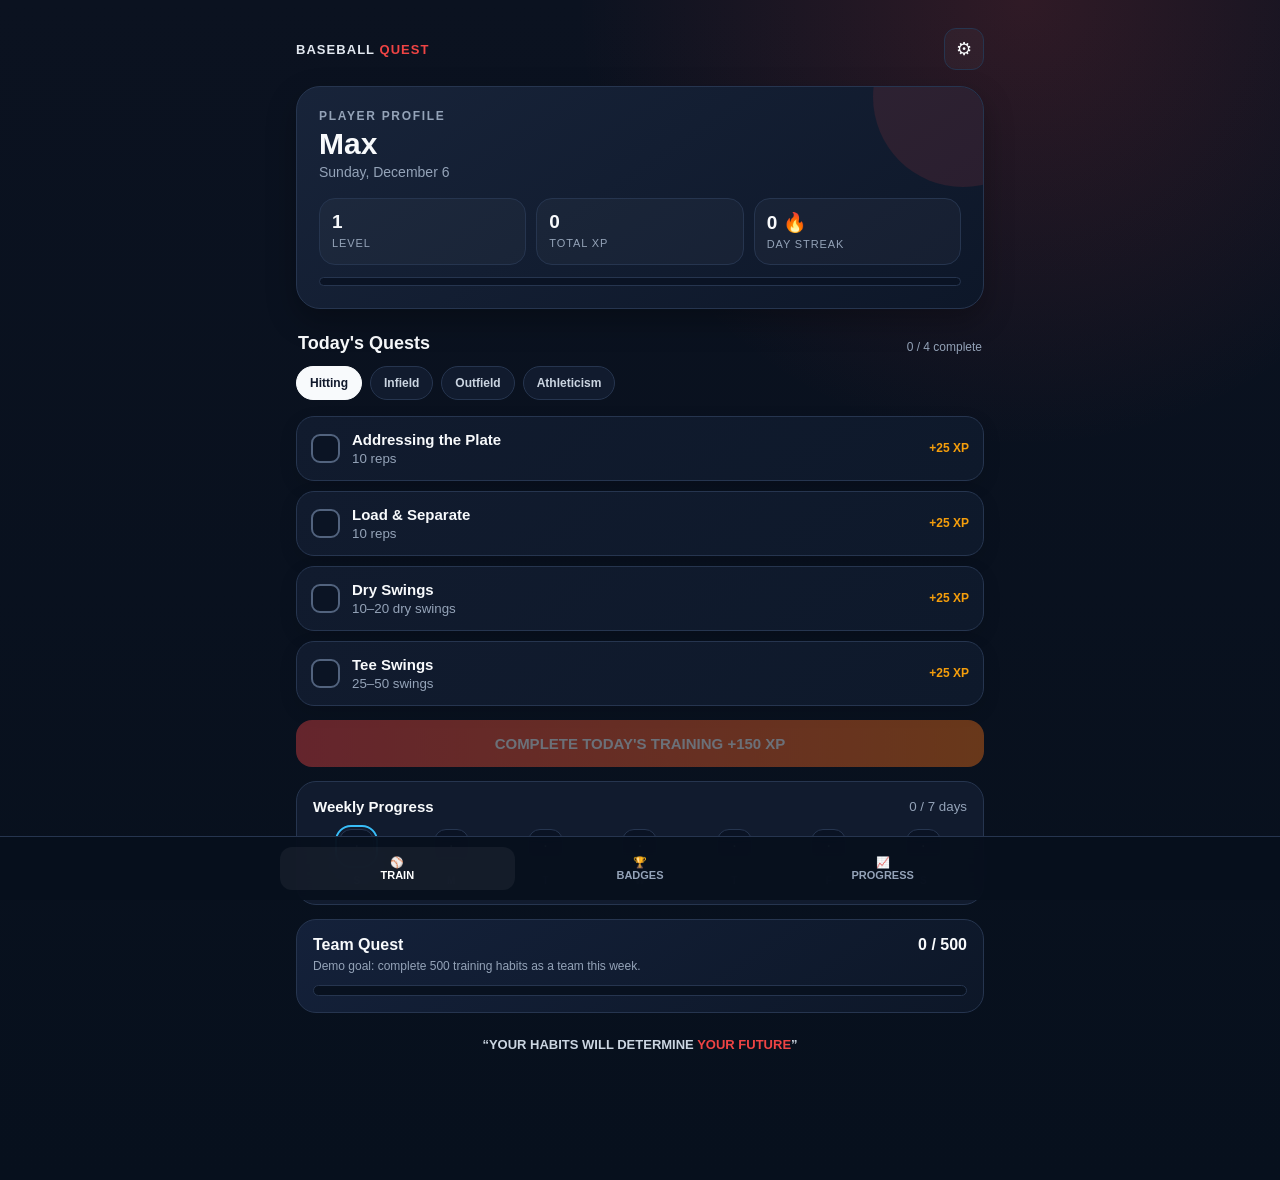
==== index.html @ 88d61412 "Add files via upload" ====
<!doctype html>
<html lang="en">
<head>
  <meta charset="utf-8" />
  <meta name="viewport" content="width=device-width,initial-scale=1,viewport-fit=cover" />
  <meta name="theme-color" content="#0f172a" />
  <meta name="apple-mobile-web-app-capable" content="yes" />
  <meta name="apple-mobile-web-app-status-bar-style" content="black-translucent" />
  <meta name="apple-mobile-web-app-title" content="Baseball Quest" />
  <link rel="manifest" href="manifest.json" />
  <title>Baseball Quest</title>
  <style>
    :root{
      --bg:#0b1220;
      --card:#111b2e;
      --card2:#18243a;
      --text:#f8fafc;
      --muted:#94a3b8;
      --line:#26354f;
      --accent:#ef4444;
      --gold:#f59e0b;
      --green:#22c55e;
      --blue:#38bdf8;
      --shadow: 0 12px 30px rgba(0,0,0,.28);
    }
    *{box-sizing:border-box}
    body{
      margin:0;
      font-family:-apple-system,BlinkMacSystemFont,"Segoe UI",Roboto,Inter,Arial,sans-serif;
      background:
        radial-gradient(circle at 80% 0%, rgba(239,68,68,.16), transparent 28rem),
        linear-gradient(180deg,#0b1220 0%,#07101d 100%);
      color:var(--text);
      min-height:100vh;
      padding-bottom:96px;
    }
    .wrap{max-width:720px;margin:0 auto;padding:20px 16px 32px}
    .topbar{display:flex;align-items:center;justify-content:space-between;gap:12px;margin-top:8px}
    .brand{font-weight:900;letter-spacing:.08em;font-size:13px;color:#e2e8f0}
    .brand span{color:var(--accent)}
    .gear{
      border:1px solid var(--line);background:rgba(255,255,255,.03);color:var(--text);
      border-radius:12px;padding:9px 11px;font-size:18px;cursor:pointer
    }
    .hero{
      margin-top:16px;padding:22px;border:1px solid var(--line);border-radius:24px;
      background:linear-gradient(145deg,rgba(24,36,58,.98),rgba(13,23,41,.98));
      box-shadow:var(--shadow);position:relative;overflow:hidden
    }
    .hero:after{
      content:"";position:absolute;width:180px;height:180px;border-radius:50%;
      right:-70px;top:-80px;background:rgba(239,68,68,.12)
    }
    .eyebrow{font-size:12px;color:var(--muted);font-weight:800;letter-spacing:.14em;text-transform:uppercase}
    h1{margin:5px 0 4px;font-size:30px;line-height:1.05}
    .sub{color:var(--muted);font-size:14px}
    .stats{display:grid;grid-template-columns:repeat(3,1fr);gap:10px;margin-top:18px}
    .stat{padding:12px;border:1px solid var(--line);border-radius:16px;background:rgba(255,255,255,.03)}
    .stat strong{display:block;font-size:19px}
    .stat small{color:var(--muted);font-size:11px;text-transform:uppercase;letter-spacing:.08em}
    .levelbar{height:9px;border-radius:999px;background:#0a1324;margin-top:12px;overflow:hidden;border:1px solid var(--line)}
    .levelbar > div{height:100%;background:linear-gradient(90deg,var(--accent),var(--gold));width:0%}
    .section-title{display:flex;align-items:end;justify-content:space-between;margin:24px 2px 12px}
    .section-title h2{font-size:18px;margin:0}
    .section-title span{color:var(--muted);font-size:12px}
    .tabs{display:flex;gap:8px;overflow:auto;padding-bottom:4px;scrollbar-width:none}
    .tabs::-webkit-scrollbar{display:none}
    .tab{
      white-space:nowrap;border:1px solid var(--line);background:var(--card);color:#cbd5e1;
      border-radius:999px;padding:9px 13px;font-weight:800;font-size:12px;cursor:pointer
    }
    .tab.active{background:#f8fafc;color:#0f172a;border-color:#f8fafc}
    .quest-list{display:grid;gap:10px;margin-top:12px}
    .quest{
      display:flex;align-items:center;gap:12px;padding:14px;border-radius:18px;border:1px solid var(--line);
      background:linear-gradient(145deg,var(--card),#0e192b);box-shadow:0 6px 18px rgba(0,0,0,.12)
    }
    .check{
      width:29px;height:29px;border-radius:9px;border:2px solid #52637e;display:grid;place-items:center;
      flex:0 0 auto;cursor:pointer;transition:.18s;background:#0b1424
    }
    .quest.done .check{background:var(--green);border-color:var(--green)}
    .quest.done .check:after{content:"✓";font-weight:900;color:#052e16}
    .qtext{min-width:0;flex:1}
    .qtext b{display:block;font-size:15px}
    .qtext small{display:block;color:var(--muted);margin-top:3px}
    .xp{color:var(--gold);font-weight:900;font-size:12px}
    .quest.done .qtext b{text-decoration:line-through;color:#94a3b8}
    .complete{
      width:100%;margin-top:14px;padding:15px;border:none;border-radius:16px;
      background:linear-gradient(90deg,var(--accent),#f97316);color:white;font-weight:900;
      font-size:15px;box-shadow:0 10px 26px rgba(239,68,68,.22);cursor:pointer
    }
    .complete:disabled{opacity:.4;cursor:not-allowed;box-shadow:none}
    .week{
      margin-top:14px;border:1px solid var(--line);border-radius:20px;background:var(--card);
      padding:16px
    }
    .weekhead{display:flex;justify-content:space-between;align-items:center}
    .weekhead b{font-size:15px}
    .weekhead small{color:var(--muted)}
    .days{display:grid;grid-template-columns:repeat(7,1fr);gap:7px;margin-top:14px}
    .day{text-align:center}
    .dot{
      width:35px;height:35px;border-radius:12px;border:1px solid var(--line);margin:0 auto 6px;
      display:grid;place-items:center;background:#0a1324;font-size:16px
    }
    .day.done .dot{background:rgba(245,158,11,.15);border-color:rgba(245,158,11,.55)}
    .day.today .dot{outline:2px solid var(--blue);outline-offset:2px}
    .day small{color:var(--muted);font-size:10px;font-weight:800}
    .teamquest{
      margin-top:14px;padding:16px;border:1px solid var(--line);border-radius:20px;
      background:linear-gradient(145deg,#14213a,#0d1728)
    }
    .teamquest .row{display:flex;justify-content:space-between;gap:12px;align-items:center}
    .teamquest p{color:var(--muted);font-size:12px;margin:5px 0 12px}
    .progress{height:11px;border-radius:999px;background:#08111f;overflow:hidden;border:1px solid var(--line)}
    .progress div{height:100%;width:0%;background:linear-gradient(90deg,var(--blue),var(--green))}
    .motto{text-align:center;color:#cbd5e1;font-weight:800;font-size:13px;margin:24px 12px 0}
    .motto span{color:var(--accent)}
    .bottom{
      position:fixed;left:0;right:0;bottom:0;background:rgba(7,16,29,.92);backdrop-filter:blur(18px);
      border-top:1px solid var(--line);padding:10px 16px calc(10px + env(safe-area-inset-bottom))
    }
    .bottomin{max-width:720px;margin:0 auto;display:grid;grid-template-columns:repeat(3,1fr);gap:8px}
    .nav{padding:9px;border-radius:12px;text-align:center;color:var(--muted);font-size:11px;font-weight:800}
    .nav.active{color:white;background:rgba(255,255,255,.05)}
    dialog{
      border:none;border-radius:20px;background:#111b2e;color:white;max-width:420px;width:calc(100% - 32px);
      padding:0;box-shadow:var(--shadow)
    }
    dialog::backdrop{background:rgba(0,0,0,.65)}
    .modal{padding:20px}
    .modal h3{margin:0 0 14px}
    label{display:block;color:var(--muted);font-size:12px;font-weight:800;margin:12px 0 6px}
    input,select{
      width:100%;padding:12px;border-radius:12px;border:1px solid var(--line);background:#0a1324;color:white;font-size:15px
    }
    .modal-actions{display:flex;gap:8px;justify-content:flex-end;margin-top:18px}
    .btn{padding:10px 13px;border-radius:12px;border:1px solid var(--line);background:#17233a;color:white;font-weight:800;cursor:pointer}
    .btn.primary{background:var(--accent);border-color:var(--accent)}
    .toast{
      position:fixed;left:50%;transform:translateX(-50%);bottom:98px;background:#f8fafc;color:#0f172a;
      padding:11px 14px;border-radius:999px;font-weight:900;font-size:12px;opacity:0;pointer-events:none;transition:.25s;
      box-shadow:var(--shadow);z-index:10
    }
    .toast.show{opacity:1;bottom:108px}
    @media (max-width:420px){
      h1{font-size:26px}.hero{padding:18px}.stats{gap:7px}.stat{padding:10px}.stat strong{font-size:17px}
    }
  </style>
</head>
<body>
  <div class="wrap">
    <div class="topbar">
      <div class="brand">BASEBALL <span>QUEST</span></div>
      <button class="gear" id="settingsBtn" aria-label="Settings">⚙︎</button>
    </div>

    <section class="hero">
      <div class="eyebrow">Player profile</div>
      <h1 id="playerName">Max</h1>
      <div class="sub" id="todayText">Today's training</div>

      <div class="stats">
        <div class="stat"><strong id="level">1</strong><small>Level</small></div>
        <div class="stat"><strong id="xp">0</strong><small>Total XP</small></div>
        <div class="stat"><strong id="streak">0 🔥</strong><small>Day streak</small></div>
      </div>
      <div class="levelbar"><div id="levelFill"></div></div>
    </section>

    <div class="section-title">
      <h2>Today's Quests</h2>
      <span id="dailyCount">0 / 0 complete</span>
    </div>

    <div class="tabs" id="tabs"></div>
    <div class="quest-list" id="questList"></div>
    <button class="complete" id="completeBtn">COMPLETE TODAY'S TRAINING</button>

    <section class="week">
      <div class="weekhead">
        <b>Weekly Progress</b>
        <small id="weekCount">0 / 7 days</small>
      </div>
      <div class="days" id="days"></div>
    </section>

    <section class="teamquest">
      <div class="row">
        <b>Team Quest</b>
        <b id="teamScore">0 / 500</b>
      </div>
      <p>Demo goal: complete 500 training habits as a team this week.</p>
      <div class="progress"><div id="teamFill"></div></div>
    </section>

    <div class="motto">“YOUR HABITS WILL DETERMINE <span>YOUR FUTURE</span>”</div>
  </div>

  <div class="bottom">
    <div class="bottomin">
      <div class="nav active">⚾<br>TRAIN</div>
      <div class="nav">🏆<br>BADGES</div>
      <div class="nav">📈<br>PROGRESS</div>
    </div>
  </div>

  <div class="toast" id="toast">+150 XP • Day complete</div>

  <dialog id="settings">
    <div class="modal">
      <h3>Player Settings</h3>
      <label for="nameInput">Player name</label>
      <input id="nameInput" maxlength="24" placeholder="Player name" />
      <label for="positionInput">Default training category</label>
      <select id="positionInput">
        <option value="Hitting">Hitting</option>
        <option value="Infield">Infield</option>
        <option value="Outfield">Outfield</option>
        <option value="Athleticism">Athleticism</option>
      </select>
      <div class="modal-actions">
        <button class="btn" id="resetBtn">Reset Demo</button>
        <button class="btn" id="cancelBtn">Cancel</button>
        <button class="btn primary" id="saveBtn">Save</button>
      </div>
    </div>
  </dialog>

<script>
const drills = {
  Hitting: [
    ["Addressing the Plate","10 reps"],
    ["Load & Separate","10 reps"],
    ["Dry Swings","10–20 dry swings"],
    ["Tee Swings","25–50 swings"]
  ],
  Infield: [
    ["Knee Drills (1-H / 2-H / B)","10 for each glove position"],
    ["Foot Placement (Shuffle)","10 shuffles"],
    ["Crossover","10 angle creators"],
    ["Shuffle","10 angle creators"]
  ],
  Outfield: [
    ["Organic Drop Step L/R","10 per day"],
    ["Head Snaps","10 per day"],
    ["Defensive Back Hips (DB Hips)","10 per day"],
    ["False Steps","10 per day"]
  ],
  Athleticism: [
    ["Lunges","5 rounds × 10 reps"],
    ["Burpees","5 rounds × 10 reps"],
    ["Body Squats","5 rounds × 10 reps"],
    ["Jump Squats","5 rounds × 10 reps"],
    ["Push Ups","35–50 reps"],
    ["Plank Hold","45 sec × 4 rounds"],
    ["Mountain Climbers","45 sec × 4 rounds"],
    ["Sit Ups","80–100 reps"]
  ]
};

const xpPerQuest = 25;
const dailyBonus = 150;
const storeKey = "baseballQuestPrototypeV1";
const today = new Date();
const dateKey = today.toISOString().slice(0,10);
const dayLabels = ["S","M","T","W","T","F","S"];

let state = JSON.parse(localStorage.getItem(storeKey) || "null") || {
  name:"Max",
  active:"Hitting",
  checks:{},
  completedDays:{},
  bonusClaimed:{}
};

function save(){ localStorage.setItem(storeKey, JSON.stringify(state)); }
function key(cat,idx){ return `${dateKey}|${cat}|${idx}`; }

function totalQuestXP(){
  return Object.values(state.checks).filter(Boolean).length * xpPerQuest;
}
function bonusXP(){
  return Object.values(state.bonusClaimed || {}).filter(Boolean).length * dailyBonus;
}
function totalXP(){ return totalQuestXP()+bonusXP(); }
function level(){ return Math.floor(totalXP()/500)+1; }

function allTodayChecks(){
  let result=[];
  Object.keys(drills).forEach(cat=>drills[cat].forEach((_,i)=>result.push(!!state.checks[key(cat,i)])));
  return result;
}

function dateLabel(){
  return today.toLocaleDateString(undefined,{weekday:"long",month:"long",day:"numeric"});
}
document.getElementById("todayText").textContent = dateLabel();

function renderTabs(){
  const el=document.getElementById("tabs");
  el.innerHTML="";
  Object.keys(drills).forEach(cat=>{
    const b=document.createElement("button");
    b.className="tab"+(state.active===cat?" active":"");
    b.textContent=cat;
    b.onclick=()=>{state.active=cat;save();render();};
    el.appendChild(b);
  });
}

function renderQuests(){
  const el=document.getElementById("questList");
  el.innerHTML="";
  let done=0;
  drills[state.active].forEach((d,i)=>{
    const isDone=!!state.checks[key(state.active,i)];
    if(isDone) done++;
    const q=document.createElement("div");
    q.className="quest"+(isDone?" done":"");
    q.innerHTML=`<div class="check" role="checkbox" aria-checked="${isDone}"></div>
      <div class="qtext"><b>${d[0]}</b><small>${d[1]}</small></div>
      <div class="xp">+${xpPerQuest} XP</div>`;
    q.onclick=()=>{
      state.checks[key(state.active,i)] = !isDone;
      save(); render();
    };
    el.appendChild(q);
  });
  document.getElementById("dailyCount").textContent=`${done} / ${drills[state.active].length} complete`;
}

function startOfWeek(d){
  const x=new Date(d); x.setHours(0,0,0,0);
  x.setDate(x.getDate()-x.getDay());
  return x;
}
function iso(d){ return d.toISOString().slice(0,10); }

function computeStreak(){
  let s=0;
  const d=new Date(); d.setHours(0,0,0,0);
  for(let i=0;i<365;i++){
    const k=iso(d);
    if(state.completedDays[k]) { s++; d.setDate(d.getDate()-1); }
    else {
      if(i===0){ d.setDate(d.getDate()-1); continue; }
      break;
    }
  }
  return s;
}

function renderWeek(){
  const el=document.getElementById("days"); el.innerHTML="";
  const start=startOfWeek(today);
  let count=0;
  for(let i=0;i<7;i++){
    const d=new Date(start); d.setDate(start.getDate()+i);
    const k=iso(d);
    const done=!!state.completedDays[k];
    if(done) count++;
    const day=document.createElement("div");
    day.className="day"+(done?" done":"")+(k===dateKey?" today":"");
    day.innerHTML=`<div class="dot">${done?"⭐":"·"}</div><small>${dayLabels[i]}</small>`;
    el.appendChild(day);
  }
  document.getElementById("weekCount").textContent=`${count} / 7 days`;
}

function renderStats(){
  document.getElementById("playerName").textContent=state.name || "Player";
  document.getElementById("xp").textContent=totalXP().toLocaleString();
  document.getElementById("level").textContent=level();
  document.getElementById("streak").textContent=`${computeStreak()} 🔥`;
  const into=totalXP()%500;
  document.getElementById("levelFill").style.width=`${(into/500)*100}%`;
  const team=Math.min(500, Math.round(totalXP()/4));
  document.getElementById("teamScore").textContent=`${team} / 500`;
  document.getElementById("teamFill").style.width=`${team/5}%`;
}

function renderComplete(){
  const checks=allTodayChecks();
  const all=checks.every(Boolean);
  const claimed=!!state.bonusClaimed[dateKey];
  const btn=document.getElementById("completeBtn");
  if(claimed){
    btn.textContent="TODAY'S TRAINING COMPLETE ✓";
    btn.disabled=true;
  }else{
    btn.textContent=`COMPLETE TODAY'S TRAINING +${dailyBonus} XP`;
    btn.disabled=!all;
  }
}

function render(){
  renderTabs(); renderQuests(); renderWeek(); renderStats(); renderComplete();
}

document.getElementById("completeBtn").onclick=()=>{
  if(!allTodayChecks().every(Boolean)) return;
  state.completedDays[dateKey]=true;
  state.bonusClaimed[dateKey]=true;
  save(); render();
  const t=document.getElementById("toast");
  t.classList.add("show");
  setTimeout(()=>t.classList.remove("show"),1800);
};

const dlg=document.getElementById("settings");
document.getElementById("settingsBtn").onclick=()=>{
  document.getElementById("nameInput").value=state.name||"";
  document.getElementById("positionInput").value=state.active||"Hitting";
  dlg.showModal();
};
document.getElementById("cancelBtn").onclick=()=>dlg.close();
document.getElementById("saveBtn").onclick=()=>{
  state.name=document.getElementById("nameInput").value.trim()||"Player";
  state.active=document.getElementById("positionInput").value;
  save();dlg.close();render();
};
document.getElementById("resetBtn").onclick=()=>{
  if(confirm("Reset all prototype progress?")){
    localStorage.removeItem(storeKey);
    state={name:"Max",active:"Hitting",checks:{},completedDays:{},bonusClaimed:{}};
    save();dlg.close();render();
  }
};

render();
</script>
<script>
if ("serviceWorker" in navigator) {
  window.addEventListener("load", () => navigator.serviceWorker.register("./service-worker.js").catch(()=>{}));
}
</script>
</body>
</html>
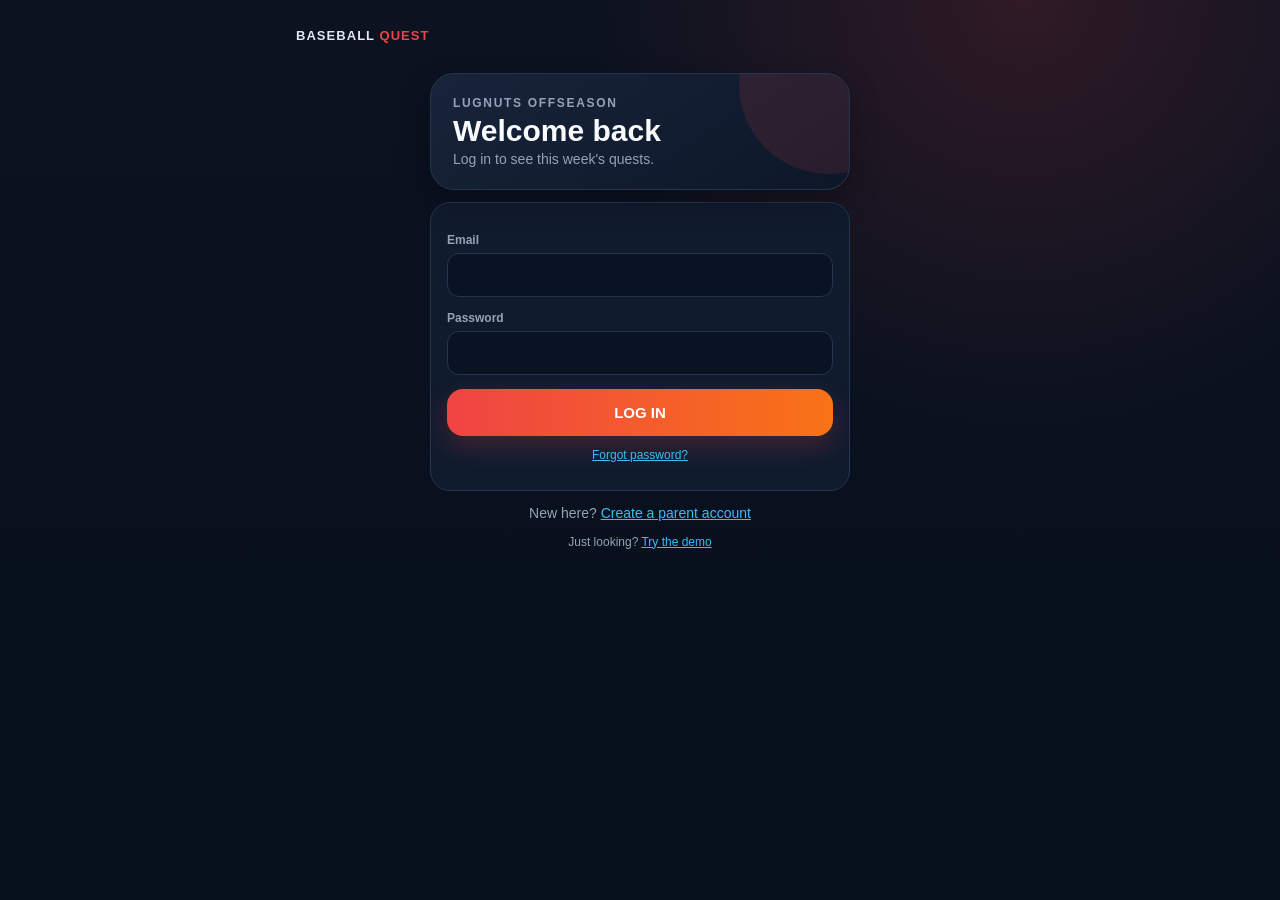
==== commit 15fe1f22: "Rebuild Baseball Quest with accounts, teams, 1-on-1 and coach tools Replaces the single-device proto" ====
--- a/index.html
+++ b/index.html
@@ -8,434 +8,17 @@
   <meta name="apple-mobile-web-app-status-bar-style" content="black-translucent" />
   <meta name="apple-mobile-web-app-title" content="Baseball Quest" />
   <link rel="manifest" href="manifest.json" />
+  <link rel="icon" href="icons/icon-192.png" />
+  <link rel="apple-touch-icon" href="icons/icon-192.png" />
+  <link rel="stylesheet" href="css/app.css" />
   <title>Baseball Quest</title>
-  <style>
-    :root{
-      --bg:#0b1220;
-      --card:#111b2e;
-      --card2:#18243a;
-      --text:#f8fafc;
-      --muted:#94a3b8;
-      --line:#26354f;
-      --accent:#ef4444;
-      --gold:#f59e0b;
-      --green:#22c55e;
-      --blue:#38bdf8;
-      --shadow: 0 12px 30px rgba(0,0,0,.28);
-    }
-    *{box-sizing:border-box}
-    body{
-      margin:0;
-      font-family:-apple-system,BlinkMacSystemFont,"Segoe UI",Roboto,Inter,Arial,sans-serif;
-      background:
-        radial-gradient(circle at 80% 0%, rgba(239,68,68,.16), transparent 28rem),
-        linear-gradient(180deg,#0b1220 0%,#07101d 100%);
-      color:var(--text);
-      min-height:100vh;
-      padding-bottom:96px;
-    }
-    .wrap{max-width:720px;margin:0 auto;padding:20px 16px 32px}
-    .topbar{display:flex;align-items:center;justify-content:space-between;gap:12px;margin-top:8px}
-    .brand{font-weight:900;letter-spacing:.08em;font-size:13px;color:#e2e8f0}
-    .brand span{color:var(--accent)}
-    .gear{
-      border:1px solid var(--line);background:rgba(255,255,255,.03);color:var(--text);
-      border-radius:12px;padding:9px 11px;font-size:18px;cursor:pointer
-    }
-    .hero{
-      margin-top:16px;padding:22px;border:1px solid var(--line);border-radius:24px;
-      background:linear-gradient(145deg,rgba(24,36,58,.98),rgba(13,23,41,.98));
-      box-shadow:var(--shadow);position:relative;overflow:hidden
-    }
-    .hero:after{
-      content:"";position:absolute;width:180px;height:180px;border-radius:50%;
-      right:-70px;top:-80px;background:rgba(239,68,68,.12)
-    }
-    .eyebrow{font-size:12px;color:var(--muted);font-weight:800;letter-spacing:.14em;text-transform:uppercase}
-    h1{margin:5px 0 4px;font-size:30px;line-height:1.05}
-    .sub{color:var(--muted);font-size:14px}
-    .stats{display:grid;grid-template-columns:repeat(3,1fr);gap:10px;margin-top:18px}
-    .stat{padding:12px;border:1px solid var(--line);border-radius:16px;background:rgba(255,255,255,.03)}
-    .stat strong{display:block;font-size:19px}
-    .stat small{color:var(--muted);font-size:11px;text-transform:uppercase;letter-spacing:.08em}
-    .levelbar{height:9px;border-radius:999px;background:#0a1324;margin-top:12px;overflow:hidden;border:1px solid var(--line)}
-    .levelbar > div{height:100%;background:linear-gradient(90deg,var(--accent),var(--gold));width:0%}
-    .section-title{display:flex;align-items:end;justify-content:space-between;margin:24px 2px 12px}
-    .section-title h2{font-size:18px;margin:0}
-    .section-title span{color:var(--muted);font-size:12px}
-    .tabs{display:flex;gap:8px;overflow:auto;padding-bottom:4px;scrollbar-width:none}
-    .tabs::-webkit-scrollbar{display:none}
-    .tab{
-      white-space:nowrap;border:1px solid var(--line);background:var(--card);color:#cbd5e1;
-      border-radius:999px;padding:9px 13px;font-weight:800;font-size:12px;cursor:pointer
-    }
-    .tab.active{background:#f8fafc;color:#0f172a;border-color:#f8fafc}
-    .quest-list{display:grid;gap:10px;margin-top:12px}
-    .quest{
-      display:flex;align-items:center;gap:12px;padding:14px;border-radius:18px;border:1px solid var(--line);
-      background:linear-gradient(145deg,var(--card),#0e192b);box-shadow:0 6px 18px rgba(0,0,0,.12)
-    }
-    .check{
-      width:29px;height:29px;border-radius:9px;border:2px solid #52637e;display:grid;place-items:center;
-      flex:0 0 auto;cursor:pointer;transition:.18s;background:#0b1424
-    }
-    .quest.done .check{background:var(--green);border-color:var(--green)}
-    .quest.done .check:after{content:"✓";font-weight:900;color:#052e16}
-    .qtext{min-width:0;flex:1}
-    .qtext b{display:block;font-size:15px}
-    .qtext small{display:block;color:var(--muted);margin-top:3px}
-    .xp{color:var(--gold);font-weight:900;font-size:12px}
-    .quest.done .qtext b{text-decoration:line-through;color:#94a3b8}
-    .complete{
-      width:100%;margin-top:14px;padding:15px;border:none;border-radius:16px;
-      background:linear-gradient(90deg,var(--accent),#f97316);color:white;font-weight:900;
-      font-size:15px;box-shadow:0 10px 26px rgba(239,68,68,.22);cursor:pointer
-    }
-    .complete:disabled{opacity:.4;cursor:not-allowed;box-shadow:none}
-    .week{
-      margin-top:14px;border:1px solid var(--line);border-radius:20px;background:var(--card);
-      padding:16px
-    }
-    .weekhead{display:flex;justify-content:space-between;align-items:center}
-    .weekhead b{font-size:15px}
-    .weekhead small{color:var(--muted)}
-    .days{display:grid;grid-template-columns:repeat(7,1fr);gap:7px;margin-top:14px}
-    .day{text-align:center}
-    .dot{
-      width:35px;height:35px;border-radius:12px;border:1px solid var(--line);margin:0 auto 6px;
-      display:grid;place-items:center;background:#0a1324;font-size:16px
-    }
-    .day.done .dot{background:rgba(245,158,11,.15);border-color:rgba(245,158,11,.55)}
-    .day.today .dot{outline:2px solid var(--blue);outline-offset:2px}
-    .day small{color:var(--muted);font-size:10px;font-weight:800}
-    .teamquest{
-      margin-top:14px;padding:16px;border:1px solid var(--line);border-radius:20px;
-      background:linear-gradient(145deg,#14213a,#0d1728)
-    }
-    .teamquest .row{display:flex;justify-content:space-between;gap:12px;align-items:center}
-    .teamquest p{color:var(--muted);font-size:12px;margin:5px 0 12px}
-    .progress{height:11px;border-radius:999px;background:#08111f;overflow:hidden;border:1px solid var(--line)}
-    .progress div{height:100%;width:0%;background:linear-gradient(90deg,var(--blue),var(--green))}
-    .motto{text-align:center;color:#cbd5e1;font-weight:800;font-size:13px;margin:24px 12px 0}
-    .motto span{color:var(--accent)}
-    .bottom{
-      position:fixed;left:0;right:0;bottom:0;background:rgba(7,16,29,.92);backdrop-filter:blur(18px);
-      border-top:1px solid var(--line);padding:10px 16px calc(10px + env(safe-area-inset-bottom))
-    }
-    .bottomin{max-width:720px;margin:0 auto;display:grid;grid-template-columns:repeat(3,1fr);gap:8px}
-    .nav{padding:9px;border-radius:12px;text-align:center;color:var(--muted);font-size:11px;font-weight:800}
-    .nav.active{color:white;background:rgba(255,255,255,.05)}
-    dialog{
-      border:none;border-radius:20px;background:#111b2e;color:white;max-width:420px;width:calc(100% - 32px);
-      padding:0;box-shadow:var(--shadow)
-    }
-    dialog::backdrop{background:rgba(0,0,0,.65)}
-    .modal{padding:20px}
-    .modal h3{margin:0 0 14px}
-    label{display:block;color:var(--muted);font-size:12px;font-weight:800;margin:12px 0 6px}
-    input,select{
-      width:100%;padding:12px;border-radius:12px;border:1px solid var(--line);background:#0a1324;color:white;font-size:15px
-    }
-    .modal-actions{display:flex;gap:8px;justify-content:flex-end;margin-top:18px}
-    .btn{padding:10px 13px;border-radius:12px;border:1px solid var(--line);background:#17233a;color:white;font-weight:800;cursor:pointer}
-    .btn.primary{background:var(--accent);border-color:var(--accent)}
-    .toast{
-      position:fixed;left:50%;transform:translateX(-50%);bottom:98px;background:#f8fafc;color:#0f172a;
-      padding:11px 14px;border-radius:999px;font-weight:900;font-size:12px;opacity:0;pointer-events:none;transition:.25s;
-      box-shadow:var(--shadow);z-index:10
-    }
-    .toast.show{opacity:1;bottom:108px}
-    @media (max-width:420px){
-      h1{font-size:26px}.hero{padding:18px}.stats{gap:7px}.stat{padding:10px}.stat strong{font-size:17px}
-    }
-  </style>
 </head>
 <body>
-  <div class="wrap">
-    <div class="topbar">
-      <div class="brand">BASEBALL <span>QUEST</span></div>
-      <button class="gear" id="settingsBtn" aria-label="Settings">⚙︎</button>
-    </div>
-
-    <section class="hero">
-      <div class="eyebrow">Player profile</div>
-      <h1 id="playerName">Max</h1>
-      <div class="sub" id="todayText">Today's training</div>
-
-      <div class="stats">
-        <div class="stat"><strong id="level">1</strong><small>Level</small></div>
-        <div class="stat"><strong id="xp">0</strong><small>Total XP</small></div>
-        <div class="stat"><strong id="streak">0 🔥</strong><small>Day streak</small></div>
-      </div>
-      <div class="levelbar"><div id="levelFill"></div></div>
-    </section>
-
-    <div class="section-title">
-      <h2>Today's Quests</h2>
-      <span id="dailyCount">0 / 0 complete</span>
-    </div>
-
-    <div class="tabs" id="tabs"></div>
-    <div class="quest-list" id="questList"></div>
-    <button class="complete" id="completeBtn">COMPLETE TODAY'S TRAINING</button>
-
-    <section class="week">
-      <div class="weekhead">
-        <b>Weekly Progress</b>
-        <small id="weekCount">0 / 7 days</small>
-      </div>
-      <div class="days" id="days"></div>
-    </section>
-
-    <section class="teamquest">
-      <div class="row">
-        <b>Team Quest</b>
-        <b id="teamScore">0 / 500</b>
-      </div>
-      <p>Demo goal: complete 500 training habits as a team this week.</p>
-      <div class="progress"><div id="teamFill"></div></div>
-    </section>
-
-    <div class="motto">“YOUR HABITS WILL DETERMINE <span>YOUR FUTURE</span>”</div>
-  </div>
-
-  <div class="bottom">
-    <div class="bottomin">
-      <div class="nav active">⚾<br>TRAIN</div>
-      <div class="nav">🏆<br>BADGES</div>
-      <div class="nav">📈<br>PROGRESS</div>
-    </div>
-  </div>
-
-  <div class="toast" id="toast">+150 XP • Day complete</div>
-
-  <dialog id="settings">
-    <div class="modal">
-      <h3>Player Settings</h3>
-      <label for="nameInput">Player name</label>
-      <input id="nameInput" maxlength="24" placeholder="Player name" />
-      <label for="positionInput">Default training category</label>
-      <select id="positionInput">
-        <option value="Hitting">Hitting</option>
-        <option value="Infield">Infield</option>
-        <option value="Outfield">Outfield</option>
-        <option value="Athleticism">Athleticism</option>
-      </select>
-      <div class="modal-actions">
-        <button class="btn" id="resetBtn">Reset Demo</button>
-        <button class="btn" id="cancelBtn">Cancel</button>
-        <button class="btn primary" id="saveBtn">Save</button>
-      </div>
-    </div>
-  </dialog>
-
-<script>
-const drills = {
-  Hitting: [
-    ["Addressing the Plate","10 reps"],
-    ["Load & Separate","10 reps"],
-    ["Dry Swings","10–20 dry swings"],
-    ["Tee Swings","25–50 swings"]
-  ],
-  Infield: [
-    ["Knee Drills (1-H / 2-H / B)","10 for each glove position"],
-    ["Foot Placement (Shuffle)","10 shuffles"],
-    ["Crossover","10 angle creators"],
-    ["Shuffle","10 angle creators"]
-  ],
-  Outfield: [
-    ["Organic Drop Step L/R","10 per day"],
-    ["Head Snaps","10 per day"],
-    ["Defensive Back Hips (DB Hips)","10 per day"],
-    ["False Steps","10 per day"]
-  ],
-  Athleticism: [
-    ["Lunges","5 rounds × 10 reps"],
-    ["Burpees","5 rounds × 10 reps"],
-    ["Body Squats","5 rounds × 10 reps"],
-    ["Jump Squats","5 rounds × 10 reps"],
-    ["Push Ups","35–50 reps"],
-    ["Plank Hold","45 sec × 4 rounds"],
-    ["Mountain Climbers","45 sec × 4 rounds"],
-    ["Sit Ups","80–100 reps"]
-  ]
-};
-
-const xpPerQuest = 25;
-const dailyBonus = 150;
-const storeKey = "baseballQuestPrototypeV1";
-const today = new Date();
-const dateKey = today.toISOString().slice(0,10);
-const dayLabels = ["S","M","T","W","T","F","S"];
-
-let state = JSON.parse(localStorage.getItem(storeKey) || "null") || {
-  name:"Max",
-  active:"Hitting",
-  checks:{},
-  completedDays:{},
-  bonusClaimed:{}
-};
-
-function save(){ localStorage.setItem(storeKey, JSON.stringify(state)); }
-function key(cat,idx){ return `${dateKey}|${cat}|${idx}`; }
-
-function totalQuestXP(){
-  return Object.values(state.checks).filter(Boolean).length * xpPerQuest;
-}
-function bonusXP(){
-  return Object.values(state.bonusClaimed || {}).filter(Boolean).length * dailyBonus;
-}
-function totalXP(){ return totalQuestXP()+bonusXP(); }
-function level(){ return Math.floor(totalXP()/500)+1; }
-
-function allTodayChecks(){
-  let result=[];
-  Object.keys(drills).forEach(cat=>drills[cat].forEach((_,i)=>result.push(!!state.checks[key(cat,i)])));
-  return result;
-}
-
-function dateLabel(){
-  return today.toLocaleDateString(undefined,{weekday:"long",month:"long",day:"numeric"});
-}
-document.getElementById("todayText").textContent = dateLabel();
-
-function renderTabs(){
-  const el=document.getElementById("tabs");
-  el.innerHTML="";
-  Object.keys(drills).forEach(cat=>{
-    const b=document.createElement("button");
-    b.className="tab"+(state.active===cat?" active":"");
-    b.textContent=cat;
-    b.onclick=()=>{state.active=cat;save();render();};
-    el.appendChild(b);
-  });
-}
-
-function renderQuests(){
-  const el=document.getElementById("questList");
-  el.innerHTML="";
-  let done=0;
-  drills[state.active].forEach((d,i)=>{
-    const isDone=!!state.checks[key(state.active,i)];
-    if(isDone) done++;
-    const q=document.createElement("div");
-    q.className="quest"+(isDone?" done":"");
-    q.innerHTML=`<div class="check" role="checkbox" aria-checked="${isDone}"></div>
-      <div class="qtext"><b>${d[0]}</b><small>${d[1]}</small></div>
-      <div class="xp">+${xpPerQuest} XP</div>`;
-    q.onclick=()=>{
-      state.checks[key(state.active,i)] = !isDone;
-      save(); render();
-    };
-    el.appendChild(q);
-  });
-  document.getElementById("dailyCount").textContent=`${done} / ${drills[state.active].length} complete`;
-}
-
-function startOfWeek(d){
-  const x=new Date(d); x.setHours(0,0,0,0);
-  x.setDate(x.getDate()-x.getDay());
-  return x;
-}
-function iso(d){ return d.toISOString().slice(0,10); }
-
-function computeStreak(){
-  let s=0;
-  const d=new Date(); d.setHours(0,0,0,0);
-  for(let i=0;i<365;i++){
-    const k=iso(d);
-    if(state.completedDays[k]) { s++; d.setDate(d.getDate()-1); }
-    else {
-      if(i===0){ d.setDate(d.getDate()-1); continue; }
-      break;
-    }
-  }
-  return s;
-}
-
-function renderWeek(){
-  const el=document.getElementById("days"); el.innerHTML="";
-  const start=startOfWeek(today);
-  let count=0;
-  for(let i=0;i<7;i++){
-    const d=new Date(start); d.setDate(start.getDate()+i);
-    const k=iso(d);
-    const done=!!state.completedDays[k];
-    if(done) count++;
-    const day=document.createElement("div");
-    day.className="day"+(done?" done":"")+(k===dateKey?" today":"");
-    day.innerHTML=`<div class="dot">${done?"⭐":"·"}</div><small>${dayLabels[i]}</small>`;
-    el.appendChild(day);
-  }
-  document.getElementById("weekCount").textContent=`${count} / 7 days`;
-}
-
-function renderStats(){
-  document.getElementById("playerName").textContent=state.name || "Player";
-  document.getElementById("xp").textContent=totalXP().toLocaleString();
-  document.getElementById("level").textContent=level();
-  document.getElementById("streak").textContent=`${computeStreak()} 🔥`;
-  const into=totalXP()%500;
-  document.getElementById("levelFill").style.width=`${(into/500)*100}%`;
-  const team=Math.min(500, Math.round(totalXP()/4));
-  document.getElementById("teamScore").textContent=`${team} / 500`;
-  document.getElementById("teamFill").style.width=`${team/5}%`;
-}
-
-function renderComplete(){
-  const checks=allTodayChecks();
-  const all=checks.every(Boolean);
-  const claimed=!!state.bonusClaimed[dateKey];
-  const btn=document.getElementById("completeBtn");
-  if(claimed){
-    btn.textContent="TODAY'S TRAINING COMPLETE ✓";
-    btn.disabled=true;
-  }else{
-    btn.textContent=`COMPLETE TODAY'S TRAINING +${dailyBonus} XP`;
-    btn.disabled=!all;
-  }
-}
-
-function render(){
-  renderTabs(); renderQuests(); renderWeek(); renderStats(); renderComplete();
-}
-
-document.getElementById("completeBtn").onclick=()=>{
-  if(!allTodayChecks().every(Boolean)) return;
-  state.completedDays[dateKey]=true;
-  state.bonusClaimed[dateKey]=true;
-  save(); render();
-  const t=document.getElementById("toast");
-  t.classList.add("show");
-  setTimeout(()=>t.classList.remove("show"),1800);
-};
-
-const dlg=document.getElementById("settings");
-document.getElementById("settingsBtn").onclick=()=>{
-  document.getElementById("nameInput").value=state.name||"";
-  document.getElementById("positionInput").value=state.active||"Hitting";
-  dlg.showModal();
-};
-document.getElementById("cancelBtn").onclick=()=>dlg.close();
-document.getElementById("saveBtn").onclick=()=>{
-  state.name=document.getElementById("nameInput").value.trim()||"Player";
-  state.active=document.getElementById("positionInput").value;
-  save();dlg.close();render();
-};
-document.getElementById("resetBtn").onclick=()=>{
-  if(confirm("Reset all prototype progress?")){
-    localStorage.removeItem(storeKey);
-    state={name:"Max",active:"Hitting",checks:{},completedDays:{},bonusClaimed:{}};
-    save();dlg.close();render();
-  }
-};
-
-render();
-</script>
-<script>
-if ("serviceWorker" in navigator) {
-  window.addEventListener("load", () => navigator.serviceWorker.register("./service-worker.js").catch(()=>{}));
-}
-</script>
+  <div id="app"><div class="spinner" aria-label="Loading"></div></div>
+  <dialog id="modal"></dialog>
+  <div class="toast" id="toast" role="status" aria-live="polite"></div>
+  <noscript><div class="wrap">Baseball Quest needs JavaScript turned on.</div></noscript>
+  <script src="lib/supabase.js"></script>
+  <script type="module" src="js/app.js"></script>
 </body>
-</html>+</html>
--- a/css/app.css
+++ b/css/app.css
@@ -0,0 +1,186 @@
+:root{
+  --bg:#0b1220;
+  --card:#111b2e;
+  --card2:#18243a;
+  --text:#f8fafc;
+  --muted:#94a3b8;
+  --line:#26354f;
+  --accent:#ef4444;
+  --gold:#f59e0b;
+  --green:#22c55e;
+  --blue:#38bdf8;
+  --shadow:0 12px 30px rgba(0,0,0,.28);
+  --hitting:#ef4444;
+  --infield:#f59e0b;
+  --outfield:#38bdf8;
+  --athleticism:#22c55e;
+}
+*{box-sizing:border-box}
+html{-webkit-text-size-adjust:100%}
+body{
+  margin:0;
+  font-family:-apple-system,BlinkMacSystemFont,"Segoe UI",Roboto,Inter,Arial,sans-serif;
+  background:
+    radial-gradient(circle at 80% 0%, rgba(239,68,68,.16), transparent 28rem),
+    linear-gradient(180deg,#0b1220 0%,#07101d 100%);
+  background-color:var(--bg);
+  color:var(--text);
+  min-height:100vh;
+  padding-bottom:96px;
+}
+a{color:var(--blue)}
+button{font:inherit;color:inherit}
+.wrap{max-width:720px;margin:0 auto;padding:20px 16px 32px}
+.hidden{display:none !important}
+.muted{color:var(--muted)}
+.small{font-size:12px}
+.center{text-align:center}
+.row{display:flex;align-items:center;gap:10px}
+.between{justify-content:space-between}
+.grow{flex:1;min-width:0}
+
+/* top bar */
+.topbar{display:flex;align-items:center;justify-content:space-between;gap:12px;margin-top:8px}
+.brand{font-weight:900;letter-spacing:.08em;font-size:13px;color:#e2e8f0;text-decoration:none}
+.brand span{color:var(--accent)}
+.iconbtn{
+  border:1px solid var(--line);background:rgba(255,255,255,.03);color:var(--text);
+  border-radius:12px;padding:8px 11px;font-size:14px;cursor:pointer;text-decoration:none;font-weight:800
+}
+
+/* demo banner */
+.demo{
+  background:#1e293b;border-bottom:1px solid var(--line);font-size:12px;color:#cbd5e1;
+  padding:8px 16px;display:flex;gap:8px;align-items:center;justify-content:center;flex-wrap:wrap
+}
+.demo b{color:var(--gold)}
+.demo button{border:1px solid var(--line);background:#0f172a;border-radius:999px;padding:5px 10px;font-weight:800;font-size:12px;cursor:pointer}
+.demo button.on{background:#f8fafc;color:#0f172a}
+
+/* cards */
+.hero{
+  margin-top:16px;padding:22px;border:1px solid var(--line);border-radius:24px;
+  background:linear-gradient(145deg,rgba(24,36,58,.98),rgba(13,23,41,.98));
+  box-shadow:var(--shadow);position:relative;overflow:hidden
+}
+.hero:after{content:"";position:absolute;width:180px;height:180px;border-radius:50%;right:-70px;top:-80px;background:rgba(239,68,68,.12);pointer-events:none}
+.eyebrow{font-size:12px;color:var(--muted);font-weight:800;letter-spacing:.14em;text-transform:uppercase}
+h1{margin:5px 0 4px;font-size:30px;line-height:1.05}
+h2{font-size:18px;margin:0}
+h3{font-size:15px;margin:0}
+.sub{color:var(--muted);font-size:14px}
+.stats{display:grid;grid-template-columns:repeat(3,1fr);gap:10px;margin-top:18px}
+.stat{padding:12px;border:1px solid var(--line);border-radius:16px;background:rgba(255,255,255,.03)}
+.stat strong{display:block;font-size:19px}
+.stat small{color:var(--muted);font-size:11px;text-transform:uppercase;letter-spacing:.08em}
+.levelbar,.progress{height:10px;border-radius:999px;background:#0a1324;margin-top:12px;overflow:hidden;border:1px solid var(--line)}
+.levelbar > div{height:100%;background:linear-gradient(90deg,var(--accent),var(--gold))}
+.progress > div{height:100%;background:linear-gradient(90deg,var(--blue),var(--green))}
+.section-title{display:flex;align-items:end;justify-content:space-between;gap:10px;margin:26px 2px 12px}
+.section-title span{color:var(--muted);font-size:12px}
+.card{margin-top:12px;border:1px solid var(--line);border-radius:20px;background:var(--card);padding:16px}
+.note{margin-top:8px;padding:10px 12px;border-radius:12px;background:rgba(56,189,248,.08);border:1px solid rgba(56,189,248,.25);font-size:13px;color:#cbd5e1}
+
+/* quests */
+.quest-list{display:grid;gap:10px;margin-top:12px}
+.quest{
+  display:flex;align-items:center;gap:12px;padding:14px;border-radius:18px;border:1px solid var(--line);
+  background:linear-gradient(145deg,var(--card),#0e192b);box-shadow:0 6px 18px rgba(0,0,0,.12)
+}
+.check{
+  width:32px;height:32px;border-radius:10px;border:2px solid #52637e;display:grid;place-items:center;
+  flex:0 0 auto;cursor:pointer;transition:.18s;background:#0b1424;padding:0
+}
+.check:disabled{cursor:default}
+.quest.done .check{background:var(--green);border-color:var(--green)}
+.quest.done .check:after{content:"✓";font-weight:900;color:#052e16}
+.qtext{min-width:0;flex:1;cursor:pointer;background:none;border:0;text-align:left;padding:0}
+.qtext b{display:block;font-size:15px}
+.qtext small{display:block;color:var(--muted);margin-top:3px}
+.quest.done .qtext b{color:#94a3b8}
+.xp{color:var(--gold);font-weight:900;font-size:12px;white-space:nowrap}
+.chip{display:inline-block;font-size:10px;font-weight:900;letter-spacing:.06em;text-transform:uppercase;padding:2px 7px;border-radius:999px;border:1px solid currentColor;margin-right:6px}
+.cat-Hitting{color:var(--hitting)} .cat-Infield{color:var(--infield)} .cat-Outfield{color:var(--outfield)} .cat-Athleticism{color:var(--athleticism)}
+.badge{font-size:11px;font-weight:800;color:var(--blue)}
+
+.complete,.btn-primary{
+  width:100%;margin-top:14px;padding:15px;border:none;border-radius:16px;
+  background:linear-gradient(90deg,var(--accent),#f97316);color:white;font-weight:900;
+  font-size:15px;box-shadow:0 10px 26px rgba(239,68,68,.22);cursor:pointer
+}
+.complete:disabled,.btn-primary:disabled{opacity:.4;cursor:not-allowed;box-shadow:none}
+.complete.claimed{background:linear-gradient(90deg,#15803d,var(--green));opacity:1}
+
+/* week stars */
+.days{display:grid;grid-template-columns:repeat(7,1fr);gap:7px;margin-top:14px}
+.day{text-align:center}
+.dot{width:35px;height:35px;border-radius:12px;border:1px solid var(--line);margin:0 auto 6px;display:grid;place-items:center;background:#0a1324;font-size:16px}
+.day.done .dot{background:rgba(245,158,11,.15);border-color:rgba(245,158,11,.55)}
+.day.today .dot{outline:2px solid var(--blue);outline-offset:2px}
+.day small{color:var(--muted);font-size:10px;font-weight:800}
+.mini-days{display:flex;gap:3px}
+.mini-days i{width:10px;height:10px;border-radius:3px;background:#0a1324;border:1px solid var(--line)}
+.mini-days i.on{background:var(--gold);border-color:var(--gold)}
+
+/* leaderboard / lists */
+.board{display:grid;gap:8px;margin-top:12px}
+.brow{display:flex;align-items:center;gap:10px;padding:10px 12px;border-radius:14px;background:rgba(255,255,255,.03);border:1px solid var(--line)}
+.brow.me{border-color:rgba(245,158,11,.6);background:rgba(245,158,11,.07)}
+.rank{width:22px;text-align:center;font-weight:900;color:var(--muted)}
+.avatar{width:34px;height:34px;border-radius:12px;display:grid;place-items:center;background:#0a1324;border:1px solid var(--line);font-size:18px;flex:0 0 auto}
+.five{border:1px solid var(--line);background:#0f172a;border-radius:999px;padding:6px 10px;font-size:12px;font-weight:800;cursor:pointer;white-space:nowrap}
+.five.sent{background:rgba(34,197,94,.15);border-color:var(--green);color:#bbf7d0}
+
+/* kid cards */
+.kid{display:flex;align-items:center;gap:14px;padding:16px;border-radius:20px;border:1px solid var(--line);background:linear-gradient(145deg,var(--card),#0e192b);text-decoration:none;color:var(--text);margin-top:12px}
+.kid .avatar{width:48px;height:48px;font-size:26px;border-radius:16px}
+
+/* forms */
+label{display:block;color:var(--muted);font-size:12px;font-weight:800;margin:14px 0 6px}
+input,select,textarea{width:100%;padding:12px;border-radius:12px;border:1px solid var(--line);background:#0a1324;color:white;font-size:16px;font-family:inherit}
+textarea{min-height:80px;resize:vertical}
+input[type=checkbox]{width:auto;margin:0}
+.checkline{display:flex;gap:10px;align-items:flex-start;color:#cbd5e1;font-weight:500;font-size:13px;line-height:1.4}
+.checkline input{margin-top:3px;width:18px;height:18px;flex:0 0 auto}
+.btn{padding:10px 13px;border-radius:12px;border:1px solid var(--line);background:#17233a;color:white;font-weight:800;cursor:pointer;text-decoration:none;display:inline-block;font-size:14px}
+.btn.primary{background:var(--accent);border-color:var(--accent)}
+.btn.danger{border-color:#7f1d1d;color:#fecaca}
+.btn.sm{padding:6px 10px;font-size:12px;border-radius:10px}
+.actions{display:flex;gap:8px;justify-content:flex-end;margin-top:18px;flex-wrap:wrap}
+.error{color:#fecaca;background:rgba(239,68,68,.12);border:1px solid rgba(239,68,68,.4);padding:10px 12px;border-radius:12px;font-size:13px;margin-top:12px}
+.avatars{display:flex;flex-wrap:wrap;gap:8px}
+.avatars label{margin:0}
+.avatars input{display:none}
+.avatars span{display:grid;place-items:center;width:44px;height:44px;border-radius:12px;border:1px solid var(--line);background:#0a1324;font-size:22px;cursor:pointer}
+.avatars input:checked + span{border-color:var(--gold);background:rgba(245,158,11,.15)}
+.code{font-family:ui-monospace,Menlo,Consolas,monospace;font-weight:900;font-size:20px;letter-spacing:.15em;color:var(--gold)}
+.pick{display:flex;align-items:center;gap:10px;padding:10px;border:1px solid var(--line);border-radius:12px;margin-top:8px;background:rgba(255,255,255,.02);color:var(--text);font-size:14px;font-weight:600}
+.pick input[type=text]{flex:0 0 110px;width:110px;padding:7px 9px;font-size:13px}
+video{width:100%;border-radius:14px;margin-top:10px;background:#000;max-height:60vh}
+.comment{margin-top:8px;padding:10px 12px;border-radius:12px;background:rgba(255,255,255,.04);font-size:14px}
+.comment b{font-size:12px;color:var(--gold);display:block;margin-bottom:2px}
+
+/* bottom nav */
+.bottom{position:fixed;left:0;right:0;bottom:0;background:rgba(7,16,29,.92);backdrop-filter:blur(18px);-webkit-backdrop-filter:blur(18px);border-top:1px solid var(--line);padding:10px 16px calc(10px + env(safe-area-inset-bottom));z-index:5}
+.bottomin{max-width:720px;margin:0 auto;display:grid;grid-auto-flow:column;grid-auto-columns:1fr;gap:6px}
+.nav{padding:8px 4px;border-radius:12px;text-align:center;color:var(--muted);font-size:11px;font-weight:800;text-decoration:none;line-height:1.5}
+.nav.active{color:white;background:rgba(255,255,255,.06)}
+
+/* dialog + toast */
+dialog{border:none;border-radius:20px;background:#111b2e;color:white;max-width:520px;width:calc(100% - 32px);padding:0;box-shadow:var(--shadow);max-height:88vh}
+dialog::backdrop{background:rgba(0,0,0,.65)}
+.modal{padding:20px}
+.modal h3{margin:0 0 6px;font-size:18px}
+.toast{position:fixed;left:50%;transform:translateX(-50%);bottom:98px;background:#f8fafc;color:#0f172a;padding:11px 16px;border-radius:999px;font-weight:900;font-size:13px;opacity:0;pointer-events:none;transition:.25s;box-shadow:var(--shadow);z-index:20;max-width:calc(100% - 32px);text-align:center}
+.toast.show{opacity:1;bottom:108px}
+.motto{text-align:center;color:#cbd5e1;font-weight:800;font-size:13px;margin:28px 12px 0}
+.motto span{color:var(--accent)}
+.spinner{margin:60px auto;width:34px;height:34px;border-radius:50%;border:3px solid var(--line);border-top-color:var(--accent);animation:spin 1s linear infinite}
+@keyframes spin{to{transform:rotate(360deg)}}
+.auth{max-width:420px;margin:30px auto 0}
+
+@media (max-width:420px){
+  h1{font-size:26px}.hero{padding:18px}.stats{gap:7px}.stat{padding:10px}.stat strong{font-size:17px}
+  .dot{width:31px;height:31px}
+}
+.brow .grow .row{flex-wrap:nowrap;white-space:nowrap;gap:6px;overflow:hidden}
